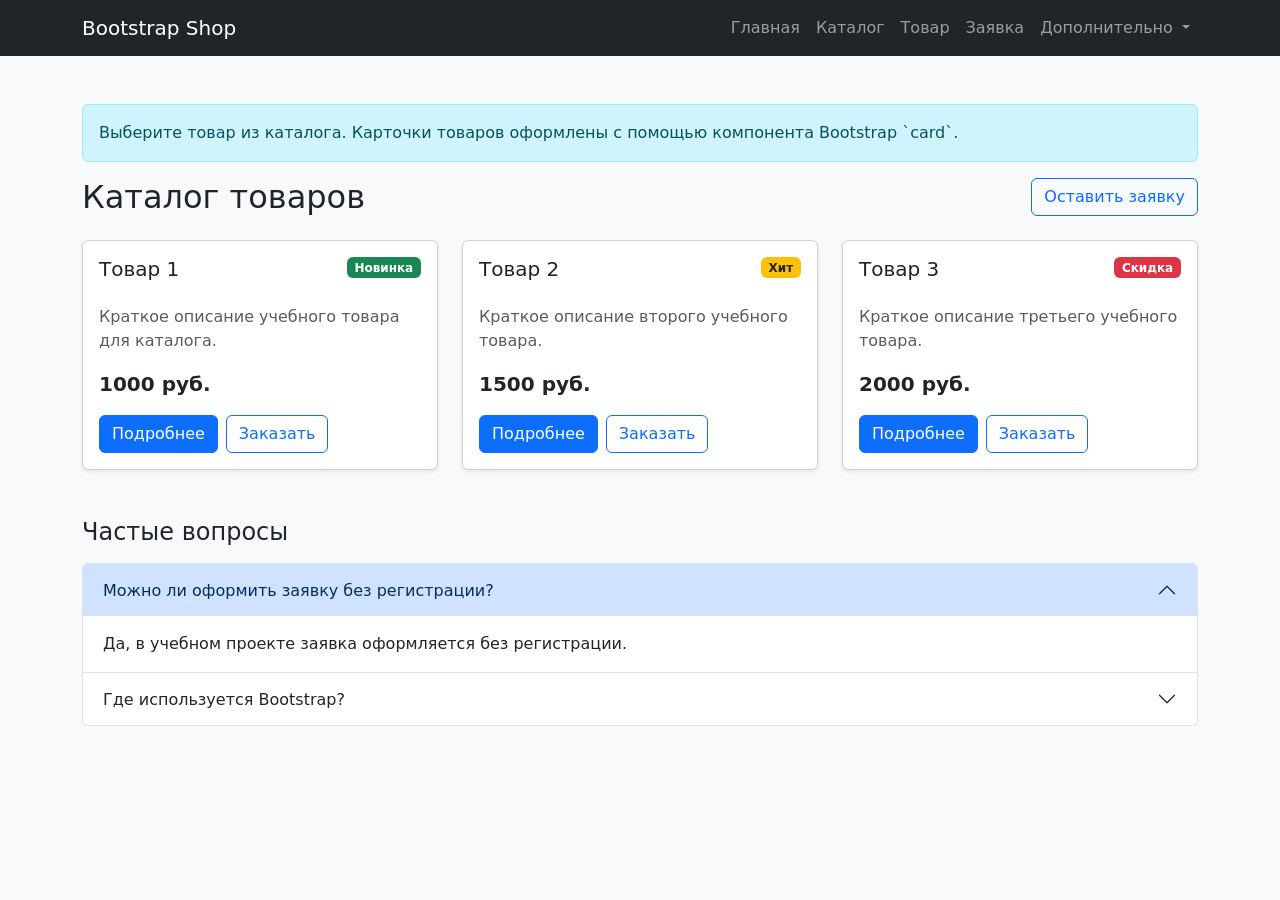
==== catalog.html @ 72def23a "feat: add Bootstrap components pages" ====
<!DOCTYPE html>
<html lang="ru">

<head>
    <meta charset="UTF-8">
    <meta name="viewport" content="width=device-width, initial-scale=1.0">
    <title>Каталог — Bootstrap Shop</title>

    <link href="https://cdn.jsdelivr.net/npm/bootstrap@5.3.3/dist/css/bootstrap.min.css" rel="stylesheet">
    <link rel="stylesheet" href="css/custom.css">
</head>

<body class="bg-light">
    <nav class="navbar navbar-expand-lg navbar-dark bg-dark">
        <div class="container">
            <a class="navbar-brand" href="index.html">Bootstrap Shop</a>

            <button class="navbar-toggler" type="button" data-bs-toggle="collapse" data-bs-target="#mainNavbar"
                aria-controls="mainNavbar" aria-expanded="false" aria-label="Переключить навигацию">
                <span class="navbar-toggler-icon"></span>
            </button>

            <div class="collapse navbar-collapse" id="mainNavbar">
                <ul class="navbar-nav ms-auto">
                    <li class="nav-item">
                        <a class="nav-link" href="index.html">Главная</a>
                    </li>

                    <li class="nav-item">
                        <a class="nav-link" href="catalog.html">Каталог</a>
                    </li>

                    <li class="nav-item">
                        <a class="nav-link" href="product.html">Товар</a>
                    </li>

                    <li class="nav-item">
                        <a class="nav-link" href="order.html">Заявка</a>
                    </li>

                    <li class="nav-item dropdown">
                        <a class="nav-link dropdown-toggle" href="#" role="button" data-bs-toggle="dropdown"
                            aria-expanded="false">
                            Дополнительно
                        </a>
                        <ul class="dropdown-menu">
                            <li><a class="dropdown-item" href="catalog.html">Все товары</a></li>
                            <li><a class="dropdown-item" href="order.html">Оформить заявку</a></li>
                            <li><a class="dropdown-item" href="index.html#popular">Популярное</a></li>
                        </ul>
                    </li>
                </ul>
            </div>
        </div>
    </nav>
    <main class="container my-5">
        <div class="alert alert-info" role="alert">
            Выберите товар из каталога. Карточки товаров оформлены с помощью компонента Bootstrap `card`.
        </div>

        <div class="d-flex justify-content-between align-items-center mb-4">
            <h1 class="h2 mb-0">Каталог товаров</h1>
            <a class="btn btn-outline-primary" href="order.html">
                Оставить заявку
            </a>
        </div>

        <div class="row g-4">
            <div class="col-12 col-md-6 col-lg-4">
                <div class="card h-100 shadow-sm">
                    <div class="card-body d-flex flex-column">
                        <div class="d-flex justify-content-between align-items-start mb-3">
                            <h2 class="card-title h5">Товар 1</h2>
                            <span class="badge bg-success">Новинка</span>
                        </div>

                        <p class="card-text text-muted">
                            Краткое описание учебного товара для каталога.
                        </p>

                        <p class="fw-bold fs-5 mt-auto">1000 руб.</p>

                        <div class="d-flex gap-2">
                            <a class="btn btn-primary" href="product.html">Подробнее</a>
                            <button class="btn btn-outline-primary" type="button" data-bs-toggle="modal"
                                data-bs-target="#orderModal">
                                Заказать
                            </button>
                        </div>
                    </div>
                </div>
            </div>

            <div class="col-12 col-md-6 col-lg-4">
                <div class="card h-100 shadow-sm">
                    <div class="card-body d-flex flex-column">
                        <div class="d-flex justify-content-between align-items-start mb-3">
                            <h2 class="card-title h5">Товар 2</h2>
                            <span class="badge bg-warning text-dark">Хит</span>
                        </div>

                        <p class="card-text text-muted">
                            Краткое описание второго учебного товара.
                        </p>

                        <p class="fw-bold fs-5 mt-auto">1500 руб.</p>

                        <div class="d-flex gap-2">
                            <a class="btn btn-primary" href="product.html">Подробнее</a>
                            <button class="btn btn-outline-primary" type="button" data-bs-toggle="modal"
                                data-bs-target="#orderModal">
                                Заказать
                            </button>
                        </div>
                    </div>
                </div>
            </div>

            <div class="col-12 col-md-6 col-lg-4">
                <div class="card h-100 shadow-sm">
                    <div class="card-body d-flex flex-column">
                        <div class="d-flex justify-content-between align-items-start mb-3">
                            <h2 class="card-title h5">Товар 3</h2>
                            <span class="badge bg-danger">Скидка</span>
                        </div>

                        <p class="card-text text-muted">
                            Краткое описание третьего учебного товара.
                        </p>

                        <p class="fw-bold fs-5 mt-auto">2000 руб.</p>

                        <div class="d-flex gap-2">
                            <a class="btn btn-primary" href="product.html">Подробнее</a>
                            <button class="btn btn-outline-primary" type="button" data-bs-toggle="modal"
                                data-bs-target="#orderModal">
                                Заказать
                            </button>
                        </div>
                    </div>
                </div>
            </div>

        </div>
    </main>
    <div class="modal fade" id="orderModal" tabindex="-1" aria-labelledby="orderModalLabel" aria-hidden="true">
        <div class="modal-dialog">
            <div class="modal-content">
                <div class="modal-header">
                    <h2 class="modal-title h5" id="orderModalLabel">
                        Быстрая заявка
                    </h2>
                    <button type="button" class="btn-close" data-bs-dismiss="modal" aria-label="Закрыть"></button>
                </div>

                <div class="modal-body">
                    <p class="text-muted">
                        Оставьте контактные данные, и менеджер свяжется с вами.
                    </p>

                    <form>
                        <div class="mb-3">
                            <label for="modal-name" class="form-label">Имя</label>
                            <input id="modal-name" type="text" class="form-control" required>
                        </div>

                        <div class="mb-3">
                            <label for="modal-phone" class="form-label">Телефон</label>
                            <input id="modal-phone" type="tel" class="form-control" required>
                        </div>

                        <div class="form-check mb-3">
                            <input id="modal-agree" class="form-check-input" type="checkbox" required>
                            <label class="form-check-label" for="modal-agree">
                                Согласен на обработку данных
                            </label>
                        </div>
                    </form>
                </div>

                <div class="modal-footer">
                    <button type="button" class="btn btn-secondary" data-bs-dismiss="modal">
                        Закрыть
                    </button>
                    <button type="button" class="btn btn-primary">
                        Отправить
                    </button>
                </div>
            </div>
        </div>
    </div>

    <section class="container my-5">
        <h2 class="h4 mb-3">Частые вопросы</h2>

        <div class="accordion" id="faqAccordion">
            <div class="accordion-item">
                <h3 class="accordion-header">
                    <button class="accordion-button" type="button" data-bs-toggle="collapse" data-bs-target="#faqOne"
                        aria-expanded="true" aria-controls="faqOne">
                        Можно ли оформить заявку без регистрации?
                    </button>
                </h3>
                <div id="faqOne" class="accordion-collapse collapse show" data-bs-parent="#faqAccordion">
                    <div class="accordion-body">
                        Да, в учебном проекте заявка оформляется без регистрации.
                    </div>
                </div>
            </div>

            <div class="accordion-item">
                <h3 class="accordion-header">
                    <button class="accordion-button collapsed" type="button" data-bs-toggle="collapse"
                        data-bs-target="#faqTwo" aria-expanded="false" aria-controls="faqTwo">
                        Где используется Bootstrap?
                    </button>
                </h3>
                <div id="faqTwo" class="accordion-collapse collapse" data-bs-parent="#faqAccordion">
                    <div class="accordion-body">
                        Bootstrap используется для сетки, карточек, форм, навигации, сообщений и модальных окон.
                    </div>
                </div>
            </div>
        </div>
    </section>

    <script src="https://cdn.jsdelivr.net/npm/bootstrap@5.3.3/dist/js/bootstrap.bundle.min.js">
    </script>
</body>

</html>
---- css/custom.css ----
body {
  min-height: 100vh;
}

.placeholder-box {
  min-height: 240px;
}

.placeholder-image {
  min-height: 320px;
}

.card-img-top {
  height: 180px;
  object-fit: cover;
}
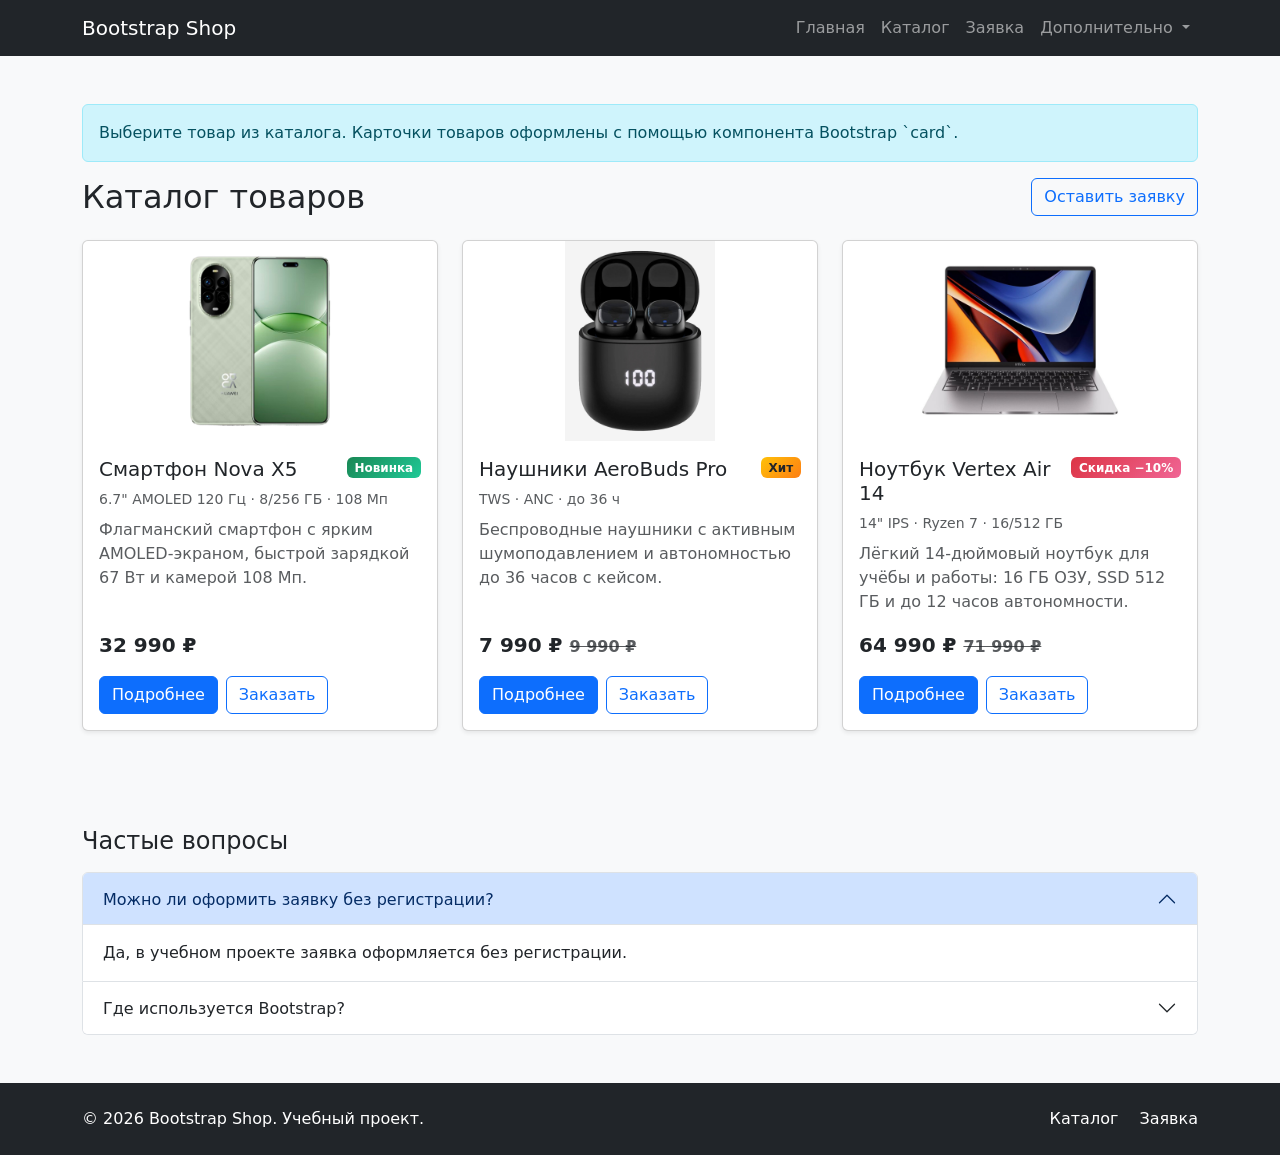
==== commit 9eafbbb0: "feat: revision of the control work" ====
--- a/catalog.html
+++ b/catalog.html
@@ -10,7 +10,7 @@
     <link rel="stylesheet" href="css/custom.css">
 </head>
 
-<body class="bg-light">
+<body class="bg-light d-flex flex-column min-vh-100">
     <nav class="navbar navbar-expand-lg navbar-dark bg-dark">
         <div class="container">
             <a class="navbar-brand" href="index.html">Bootstrap Shop</a>
@@ -28,10 +28,6 @@
 
                     <li class="nav-item">
                         <a class="nav-link" href="catalog.html">Каталог</a>
-                    </li>
-
-                    <li class="nav-item">
-                        <a class="nav-link" href="product.html">Товар</a>
                     </li>
 
                     <li class="nav-item">
@@ -66,76 +62,77 @@
         </div>
 
         <div class="row g-4">
-            <div class="col-12 col-md-6 col-lg-4">
+            <div class="col-12 col-md-6 col-lg-4" data-category="smartphones" data-price="32990"
+                data-name="Смартфон Nova X5">
                 <div class="card h-100 shadow-sm">
+                    <img src="images/phone.jpg" class="card-img-top" alt="Смартфон Nova X5">
                     <div class="card-body d-flex flex-column">
-                        <div class="d-flex justify-content-between align-items-start mb-3">
-                            <h2 class="card-title h5">Товар 1</h2>
+                        <div class="d-flex justify-content-between align-items-start mb-2">
+                            <h2 class="card-title h5 mb-0">Смартфон Nova X5</h2>
                             <span class="badge bg-success">Новинка</span>
                         </div>
-
+                        <p class="text-muted small mb-2">6.7" AMOLED 120 Гц · 8/256 ГБ · 108 Мп</p>
                         <p class="card-text text-muted">
-                            Краткое описание учебного товара для каталога.
-                        </p>
-
-                        <p class="fw-bold fs-5 mt-auto">1000 руб.</p>
-
+                            Флагманский смартфон с ярким AMOLED-экраном, быстрой зарядкой 67 Вт и камерой 108 Мп.
+                        </p>
+                        <p class="fw-bold fs-5 mt-auto mb-3">32 990 ₽</p>
                         <div class="d-flex gap-2">
-                            <a class="btn btn-primary" href="product.html">Подробнее</a>
+                            <a class="btn btn-primary" href="product-1.html">Подробнее</a>
                             <button class="btn btn-outline-primary" type="button" data-bs-toggle="modal"
-                                data-bs-target="#orderModal">
-                                Заказать
-                            </button>
-                        </div>
-                    </div>
-                </div>
-            </div>
-
-            <div class="col-12 col-md-6 col-lg-4">
+                                data-bs-target="#orderModal">Заказать</button>
+                        </div>
+                    </div>
+                </div>
+            </div>
+
+            <div class="col-12 col-md-6 col-lg-4" data-category="audio" data-price="7990"
+                data-name="Наушники AeroBuds Pro">
                 <div class="card h-100 shadow-sm">
+                    <img src="images/headphones.jpg" class="card-img-top" alt="Наушники AeroBuds Pro">
                     <div class="card-body d-flex flex-column">
-                        <div class="d-flex justify-content-between align-items-start mb-3">
-                            <h2 class="card-title h5">Товар 2</h2>
+                        <div class="d-flex justify-content-between align-items-start mb-2">
+                            <h2 class="card-title h5 mb-0">Наушники AeroBuds Pro</h2>
                             <span class="badge bg-warning text-dark">Хит</span>
                         </div>
-
+                        <p class="text-muted small mb-2">TWS · ANC · до 36 ч</p>
                         <p class="card-text text-muted">
-                            Краткое описание второго учебного товара.
-                        </p>
-
-                        <p class="fw-bold fs-5 mt-auto">1500 руб.</p>
-
+                            Беспроводные наушники с активным шумоподавлением и автономностью до 36 часов с кейсом.
+                        </p>
+                        <p class="fw-bold fs-5 mt-auto mb-3">
+                            7 990 ₽
+                            <small class="text-muted text-decoration-line-through fs-6">9 990 ₽</small>
+                        </p>
                         <div class="d-flex gap-2">
-                            <a class="btn btn-primary" href="product.html">Подробнее</a>
+                            <a class="btn btn-primary" href="product-2.html">Подробнее</a>
                             <button class="btn btn-outline-primary" type="button" data-bs-toggle="modal"
-                                data-bs-target="#orderModal">
-                                Заказать
-                            </button>
-                        </div>
-                    </div>
-                </div>
-            </div>
-
-            <div class="col-12 col-md-6 col-lg-4">
+                                data-bs-target="#orderModal">Заказать</button>
+                        </div>
+                    </div>
+                </div>
+            </div>
+
+            <div class="col-12 col-md-6 col-lg-4" data-category="laptops" data-price="64990"
+                data-name="Ноутбук Vertex Air 14">
                 <div class="card h-100 shadow-sm">
+                    <img src="images/laptop.jpeg" class="card-img-top" alt="Ноутбук Vertex Air 14">
                     <div class="card-body d-flex flex-column">
-                        <div class="d-flex justify-content-between align-items-start mb-3">
-                            <h2 class="card-title h5">Товар 3</h2>
-                            <span class="badge bg-danger">Скидка</span>
-                        </div>
-
+                        <div class="d-flex justify-content-between align-items-start mb-2">
+                            <h2 class="card-title h5 mb-0">Ноутбук Vertex Air 14</h2>
+                            <span class="badge bg-danger">Скидка −10%</span>
+                        </div>
+                        <p class="text-muted small mb-2">14" IPS · Ryzen 7 · 16/512 ГБ</p>
                         <p class="card-text text-muted">
-                            Краткое описание третьего учебного товара.
-                        </p>
-
-                        <p class="fw-bold fs-5 mt-auto">2000 руб.</p>
-
+                            Лёгкий 14-дюймовый ноутбук для учёбы и работы: 16 ГБ ОЗУ, SSD 512 ГБ и до 12 часов
+                            автономности.
+                        </p>
+                        <p class="fw-bold fs-5 mt-auto mb-3">
+                            64 990 ₽
+                            <small class="text-muted text-decoration-line-through fs-6">71 990 ₽</small>
+                        </p>
                         <div class="d-flex gap-2">
-                            <a class="btn btn-primary" href="product.html">Подробнее</a>
+                            <a class="btn btn-primary" href="product-3.html">Подробнее</a>
                             <button class="btn btn-outline-primary" type="button" data-bs-toggle="modal"
-                                data-bs-target="#orderModal">
-                                Заказать
-                            </button>
+                                data-bs-target="#orderModal">Заказать</button>
                         </div>
                     </div>
                 </div>
@@ -165,8 +162,28 @@
                         </div>
 
                         <div class="mb-3">
+                            <label for="modal-email" class="form-label">E-mail</label>
+                            <input id="modal-email" name="email" type="email" class="form-control" required>
+                        </div>
+
+                        <div class="mb-3">
                             <label for="modal-phone" class="form-label">Телефон</label>
                             <input id="modal-phone" type="tel" class="form-control" required>
+                        </div>
+
+                        <div class="mb-3">
+                            <label for="modal-product" class="form-label">Товар</label>
+                            <select id="modal-product" name="product" class="form-select">
+                                <option selected>Выберите товар</option>
+                                <option value="nova-x5">Смартфон Nova X5 — 32 990 ₽</option>
+                                <option value="aerobuds-pro">Наушники AeroBuds Pro — 7 990 ₽</option>
+                                <option value="vertex-air-14">Ноутбук Vertex Air 14 — 64 990 ₽</option>
+                            </select>
+                        </div>
+
+                        <div class="mb-3">
+                            <label for="modal-comment" class="form-label">Комментарий</label>
+                            <textarea id="modal-comment" name="comment" class="form-control" rows="3"></textarea>
                         </div>
 
                         <div class="form-check mb-3">
@@ -182,7 +199,7 @@
                     <button type="button" class="btn btn-secondary" data-bs-dismiss="modal">
                         Закрыть
                     </button>
-                    <button type="button" class="btn btn-primary">
+                    <button type="button" class="btn btn-primary" form=""">
                         Отправить
                     </button>
                 </div>
@@ -224,6 +241,27 @@
         </div>
     </section>
 
+    <footer class="bg-dark text-white py-4 mt-auto">
+        <div class="container">
+            <div class="row align-items-center g-3">
+                <div class="col-12 col-md-6">
+                    <p class="mb-0">
+                        &copy; 2026 Bootstrap Shop. Учебный проект.
+                    </p>
+                </div>
+
+                <div class="col-12 col-md-6 text-md-end">
+                    <a class="text-white text-decoration-none me-3" href="catalog.html">
+                        Каталог
+                    </a>
+                    <a class="text-white text-decoration-none" href="order.html">
+                        Заявка
+                    </a>
+                </div>
+            </div>
+        </div>
+    </footer>
+
     <script src="https://cdn.jsdelivr.net/npm/bootstrap@5.3.3/dist/js/bootstrap.bundle.min.js">
     </script>
 </body>
--- a/css/custom.css
+++ b/css/custom.css
@@ -1,16 +1,31 @@
-body {
-  min-height: 100vh;
+.card-img-top {
+  height: 200px;
+  object-fit: contain;
 }
 
-.placeholder-box {
-  min-height: 240px;
+.preview__image {
+  width: 100%;
+  height: 100%;
+  object-fit: contain;
 }
 
-.placeholder-image {
-  min-height: 320px;
+.card {
+  transition: transform .2s ease, box-shadow .2s ease;
 }
 
-.card-img-top {
-  height: 180px;
-  object-fit: cover;
+.card:hover {
+  transform: translateY(-4px);
+  box-shadow: 0 .75rem 1.5rem rgba(0, 0, 0, .08) !important;
+}
+
+.badge.bg-success {
+  background: linear-gradient(135deg, #198754, #20c997) !important;
+}
+
+.badge.bg-danger {
+  background: linear-gradient(135deg, #dc3545, #f06595) !important;
+}
+
+.badge.bg-warning {
+  background: linear-gradient(135deg, #ffc107, #fd7e14) !important;
 }
